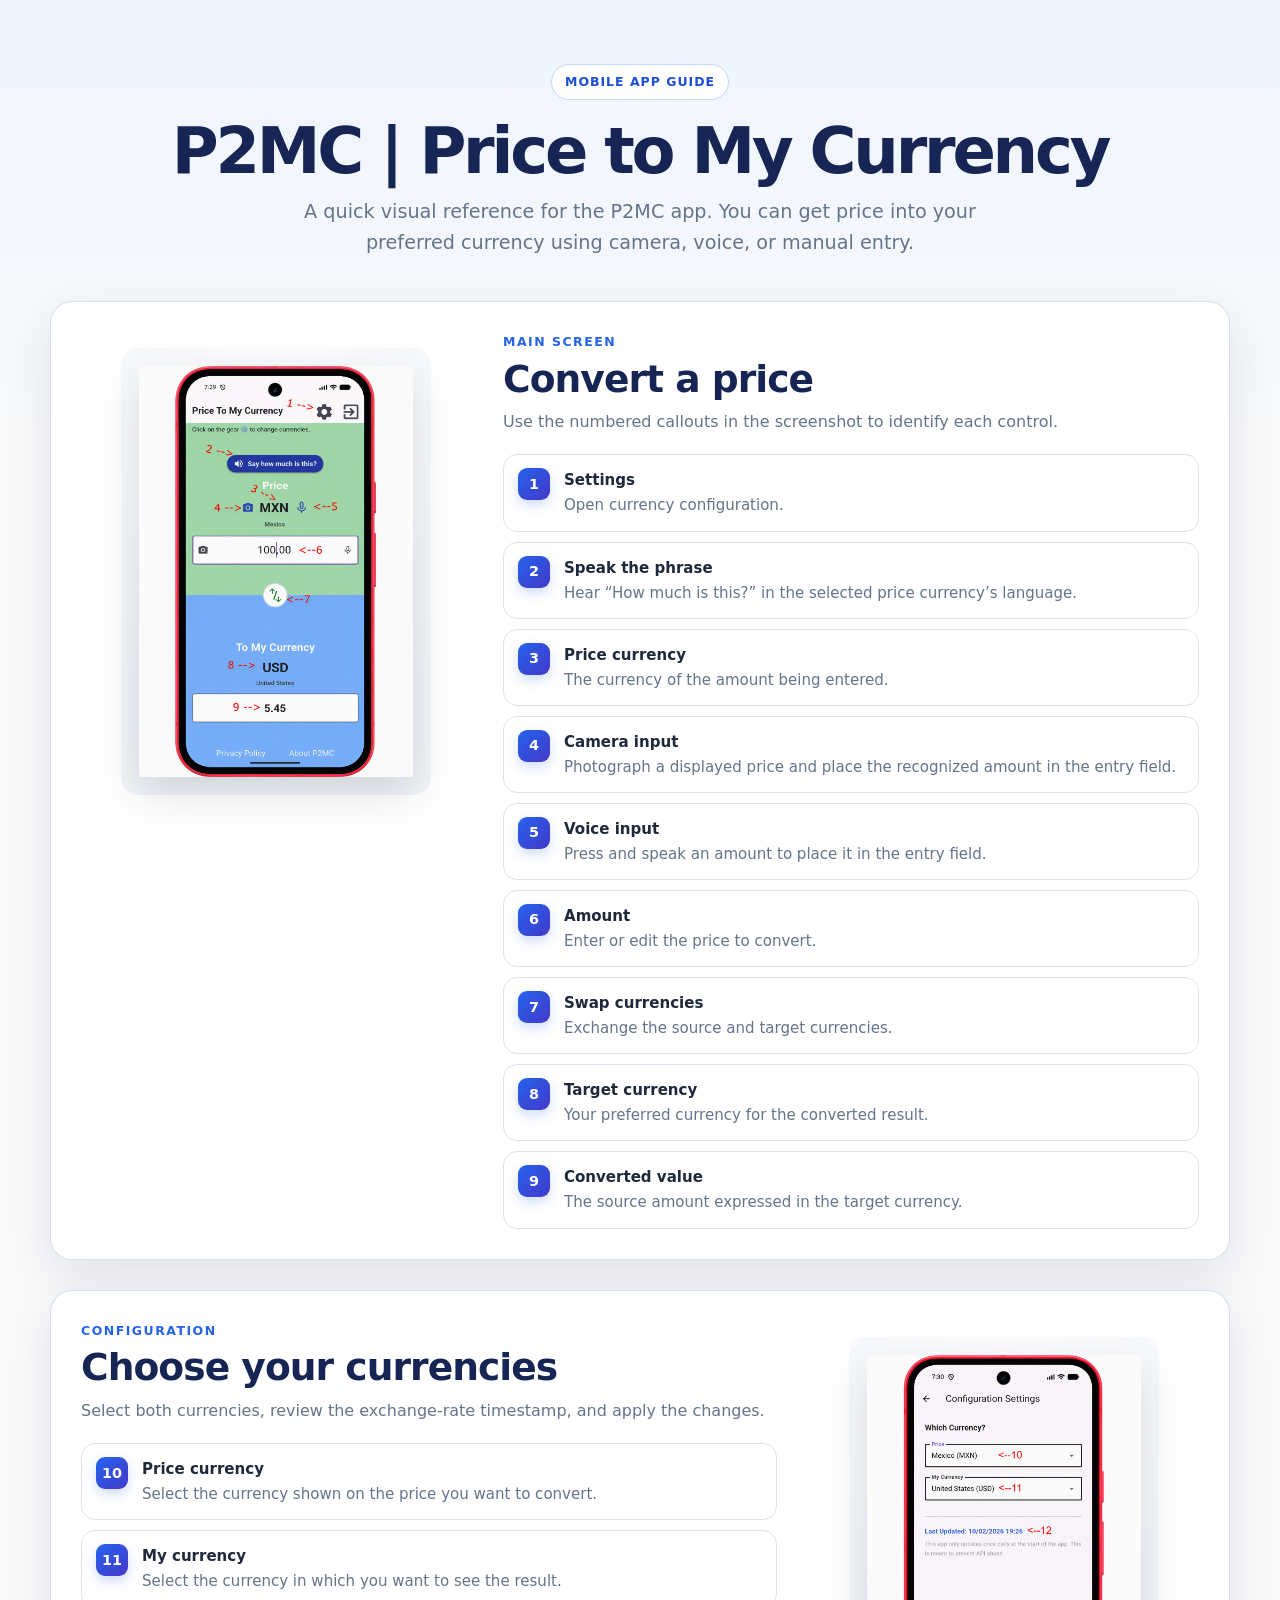
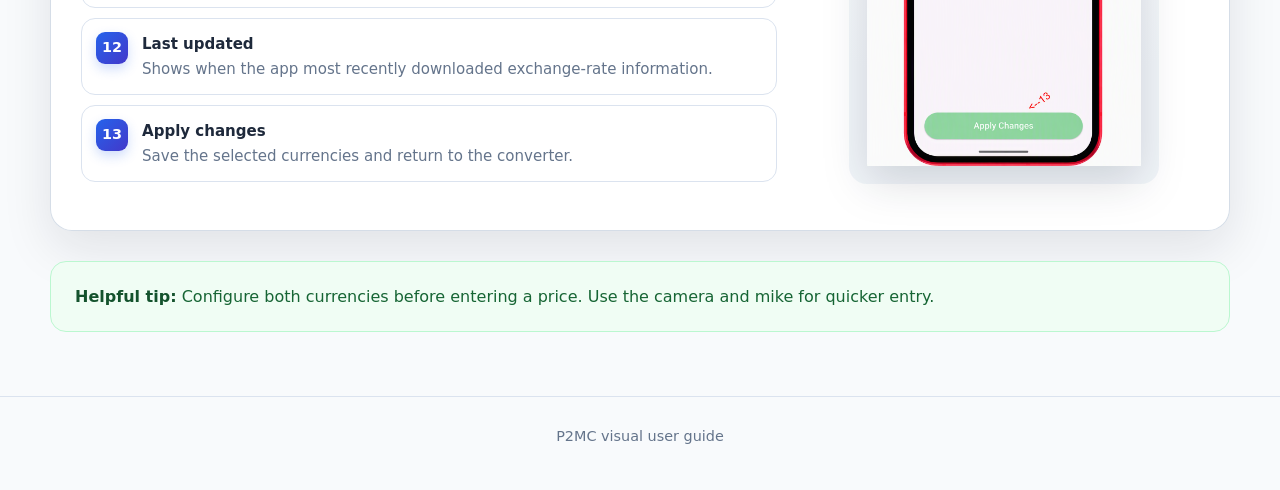
==== p2mc.html @ 49fa625d "new P2MC page." ====
<!doctype html>
<html lang="en">
<head>
  <meta charset="utf-8">
  <meta name="viewport" content="width=device-width, initial-scale=1">
  <meta name="description" content="The Price2MC mobile app!">
  <title>P2MC | Price to My Currency</title>
  <style>
    :root {
      --navy:#172554; --blue:#2563eb; --blue-soft:#eff6ff; --green:#16a34a;
      --ink:#172033; --muted:#64748b; --line:#dbe3ef; --surface:#ffffff;
      --page:#f4f7fb; --radius:22px; --shadow:0 18px 50px rgba(15,23,42,.10);
    }
    * { box-sizing:border-box; }
    html { scroll-behavior:smooth; }
    body { margin:0; color:var(--ink); background:linear-gradient(180deg,#eef4ff 0,#f8fafc 420px); font:16px/1.6 Inter,ui-sans-serif,system-ui,-apple-system,"Segoe UI",sans-serif; }
    .wrap { width:min(1180px,calc(100% - 32px)); margin:auto; }
    header { padding:64px 0 42px; text-align:center; }
    .eyebrow { display:inline-flex; gap:8px; align-items:center; padding:7px 13px; border:1px solid #bfdbfe; border-radius:999px; color:#1d4ed8; background:#fff; font-size:.78rem; font-weight:800; letter-spacing:.08em; text-transform:uppercase; }
    h1 { margin:18px 0 12px; color:var(--navy); font-size:clamp(2.2rem,5vw,4.5rem); line-height:1.05; letter-spacing:-.05em; }
    .lead { width:min(720px,100%); margin:auto; color:var(--muted); font-size:clamp(1rem,2vw,1.2rem); }
    .guide { display:grid; grid-template-columns:minmax(270px,390px) 1fr; gap:32px; align-items:start; margin-bottom:30px; padding:30px; border:1px solid rgba(203,213,225,.8); border-radius:var(--radius); background:rgba(255,255,255,.92); box-shadow:var(--shadow); }
    .guide:nth-of-type(even) { grid-template-columns:1fr minmax(270px,390px); }
    .guide:nth-of-type(even) .device { order:2; }
    .device { position:sticky; top:20px; display:flex; justify-content:center; padding:18px; border-radius:18px; background:radial-gradient(circle at 50% 20%,#fff 0,#f1f5f9 72%); }
    .device img { display:block; width:100%; max-height:760px; object-fit:contain; filter:drop-shadow(0 16px 22px rgba(15,23,42,.15)); }
    .section-tag { margin:0 0 6px; color:var(--blue); font-size:.78rem; font-weight:800; letter-spacing:.12em; text-transform:uppercase; }
    h2 { margin:0 0 8px; color:var(--navy); font-size:clamp(1.6rem,3vw,2.35rem); line-height:1.15; letter-spacing:-.025em; }
    .intro { margin:0 0 20px; color:var(--muted); }
    ol { margin:0; padding:0; list-style:none; display:grid; gap:10px; }
    li { display:grid; grid-template-columns:34px 1fr; gap:12px; padding:13px 14px; border:1px solid var(--line); border-radius:14px; background:#fff; }
    .num { display:grid; width:32px; height:32px; place-items:center; border-radius:9px; color:#fff; background:linear-gradient(135deg,var(--blue),#4338ca); font-size:.9rem; font-weight:800; box-shadow:0 5px 12px rgba(37,99,235,.22); }
    li strong { display:block; margin-bottom:1px; color:#1e293b; }
    li span:last-child { color:var(--muted); font-size:.94rem; }
    .tip { margin:26px 0 64px; padding:22px 24px; border:1px solid #bbf7d0; border-radius:16px; background:#f0fdf4; color:#166534; }
    .tip strong { color:#14532d; }
    footer { padding:28px 0 42px; border-top:1px solid #dbe3ef; color:var(--muted); text-align:center; font-size:.9rem; }
    @media (max-width:820px) {
      header { padding-top:42px; }
      .guide,.guide:nth-of-type(even) { grid-template-columns:1fr; padding:20px; }
      .guide:nth-of-type(even) .device { order:0; }
      .device { position:static; }
      .device img { max-height:680px; }
    }
    @media print {
      body { background:#fff; } header { padding:20px 0; } .guide { break-inside:avoid; box-shadow:none; }
      .device { position:static; } footer { padding-bottom:0; }
    }
  </style>
</head>
<body>
  <header class="wrap">
    <span class="eyebrow">Mobile app guide</span>
    <h1>P2MC | Price to My Currency</h1>
    <p class="lead">A quick visual reference for the P2MC app. You can get price into your preferred currency using camera, voice, or manual entry.</p>
  </header>

  <main class="wrap">
    <section class="guide" aria-labelledby="converter-heading">
      <figure class="device"><img src="[data-uri]" alt="Annotated P2MC converter screen showing controls numbered 1 through 9."></figure>
      <div>
        <p class="section-tag">Main screen</p>
        <h2 id="converter-heading">Convert a price</h2>
        <p class="intro">Use the numbered callouts in the screenshot to identify each control.</p>
        <ol>
          <li><span class="num">1</span><span><strong>Settings</strong>Open currency configuration.</span></li>
          <li><span class="num">2</span><span><strong>Speak the phrase</strong>Hear “How much is this?” in the selected price currency’s language.</span></li>
          <li><span class="num">3</span><span><strong>Price currency</strong>The currency of the amount being entered.</span></li>
          <li><span class="num">4</span><span><strong>Camera input</strong>Photograph a displayed price and place the recognized amount in the entry field.</span></li>
          <li><span class="num">5</span><span><strong>Voice input</strong>Press and speak an amount to place it in the entry field.</span></li>
          <li><span class="num">6</span><span><strong>Amount</strong>Enter or edit the price to convert.</span></li>
          <li><span class="num">7</span><span><strong>Swap currencies</strong>Exchange the source and target currencies.</span></li>
          <li><span class="num">8</span><span><strong>Target currency</strong>Your preferred currency for the converted result.</span></li>
          <li><span class="num">9</span><span><strong>Converted value</strong>The source amount expressed in the target currency.</span></li>
        </ol>
      </div>
    </section>

    <section class="guide" aria-labelledby="settings-heading">
      <figure class="device"><img src="[data-uri]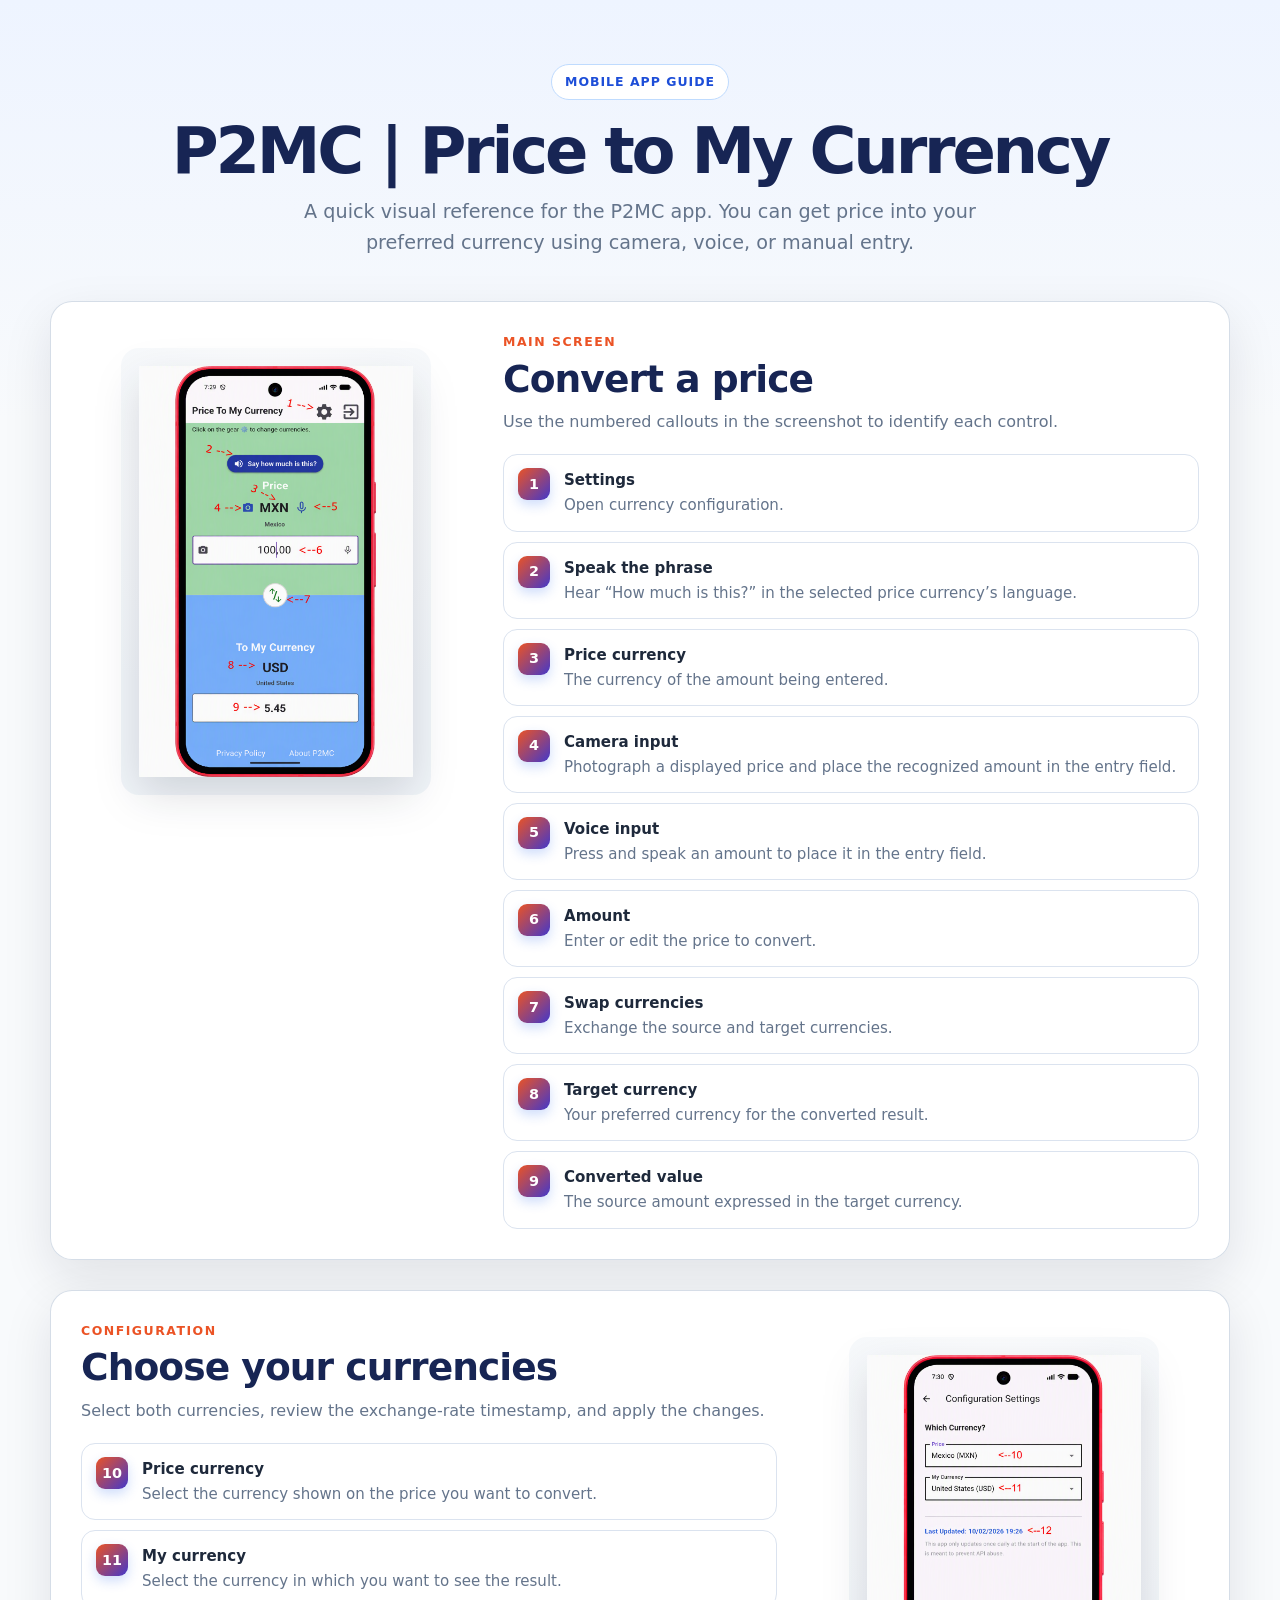
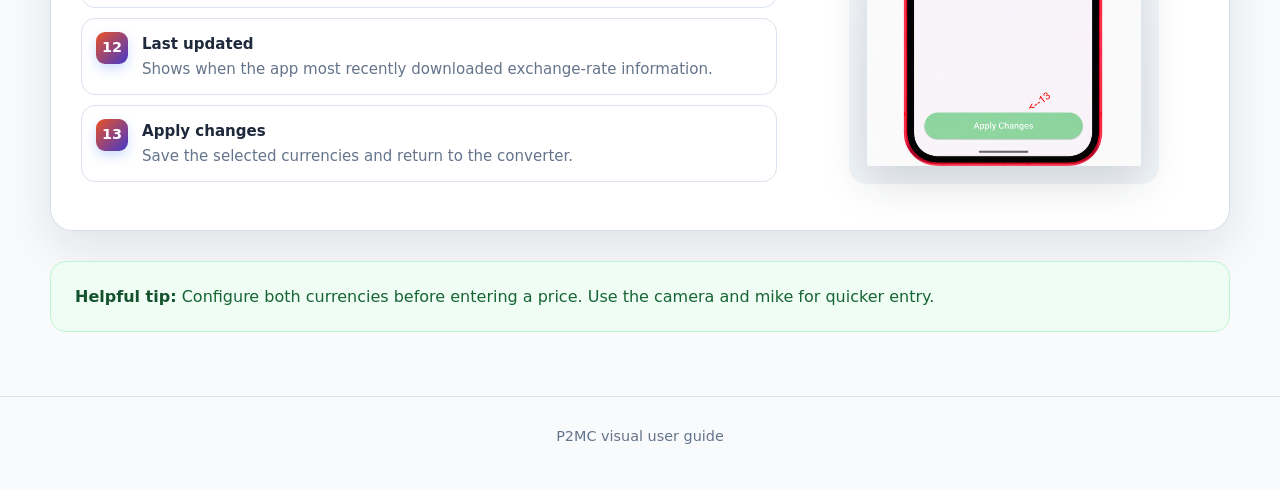
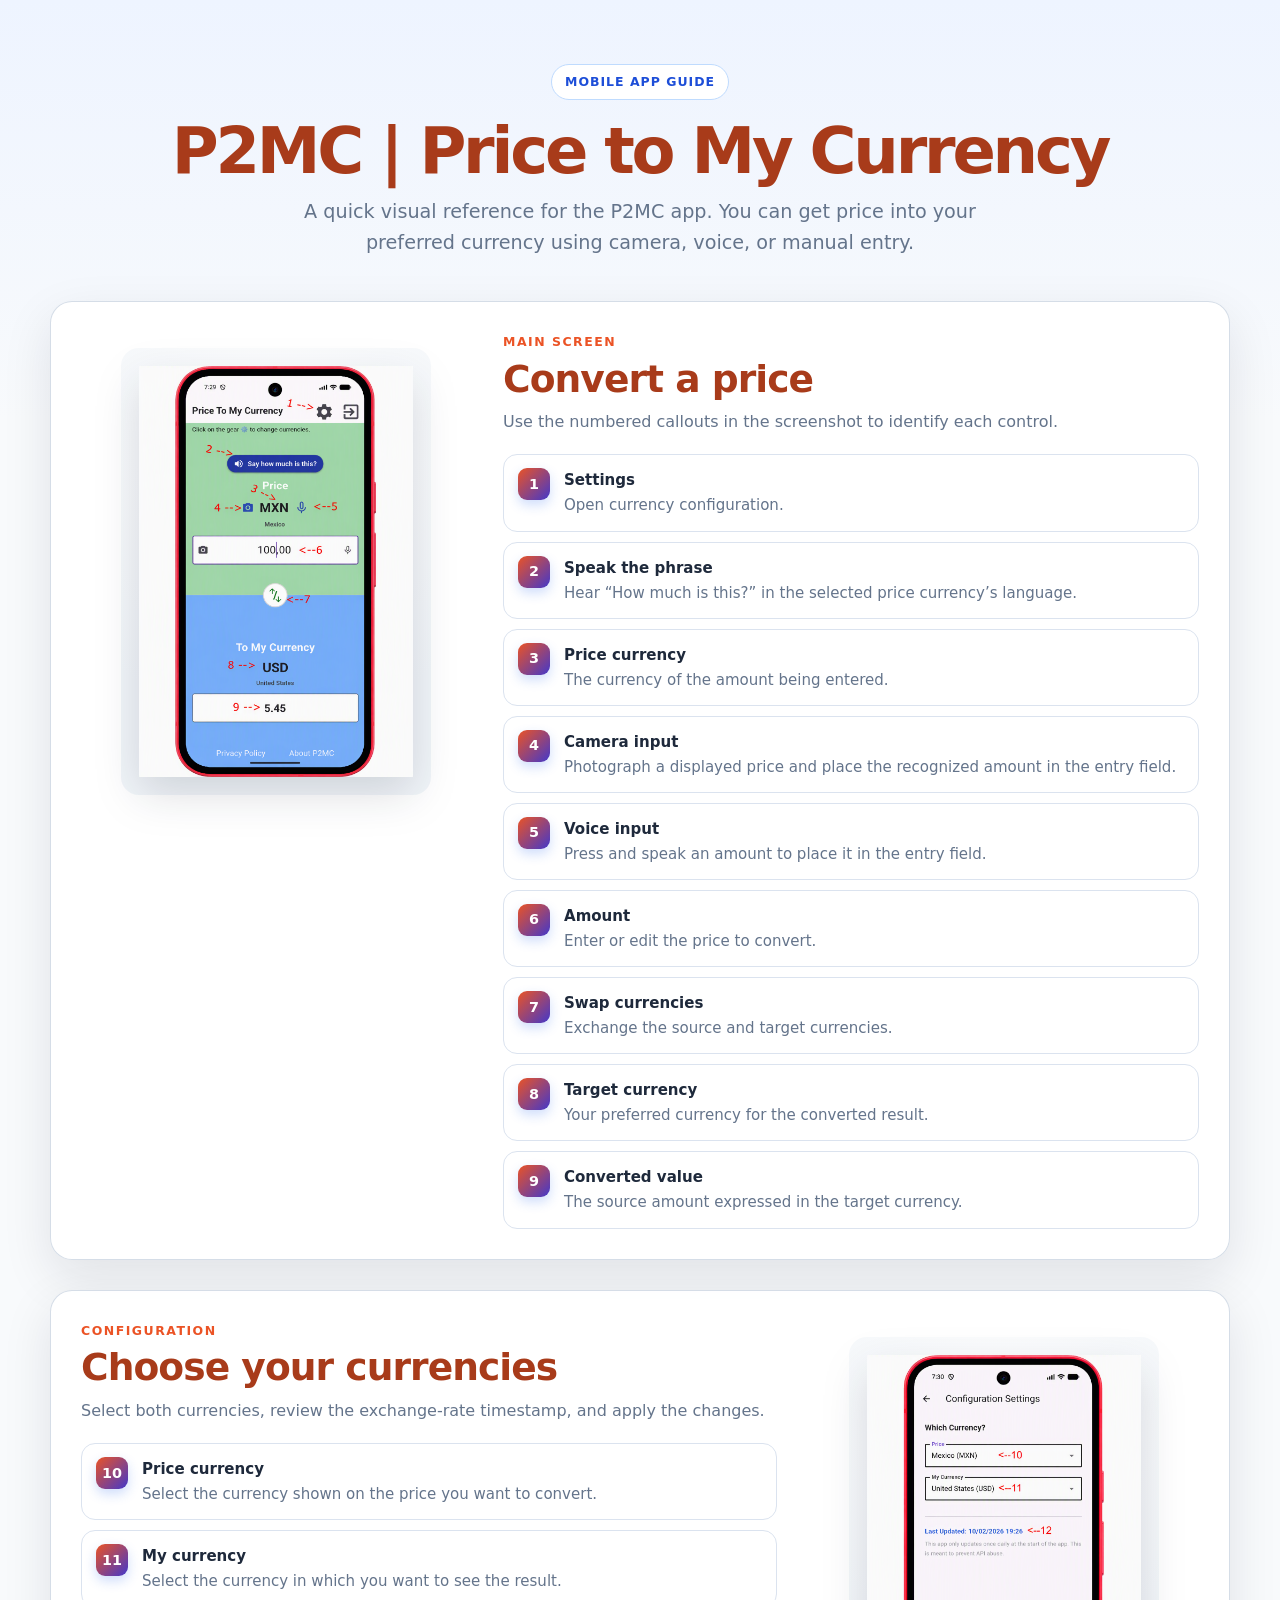
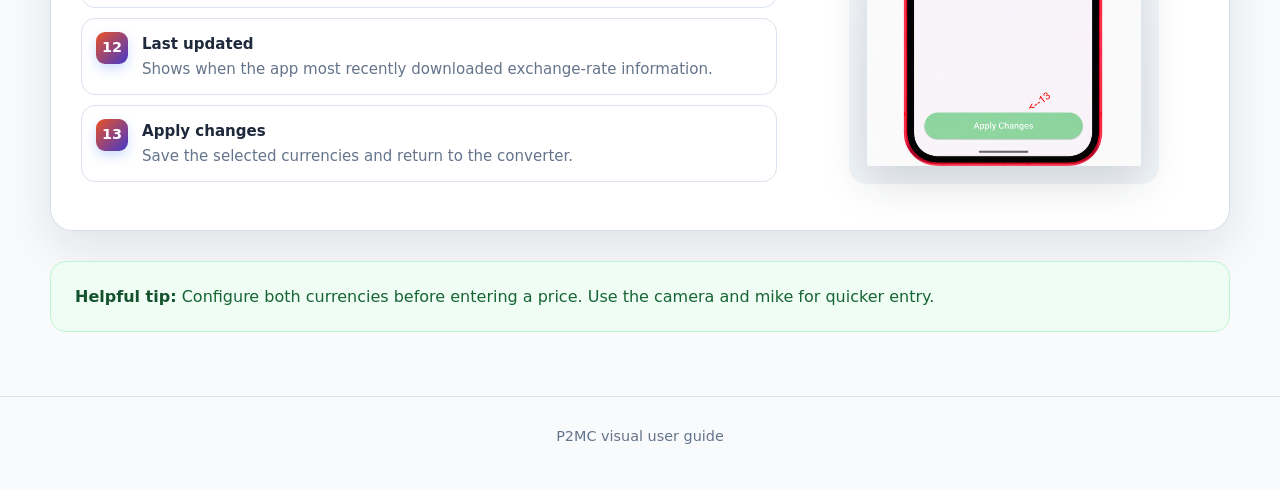
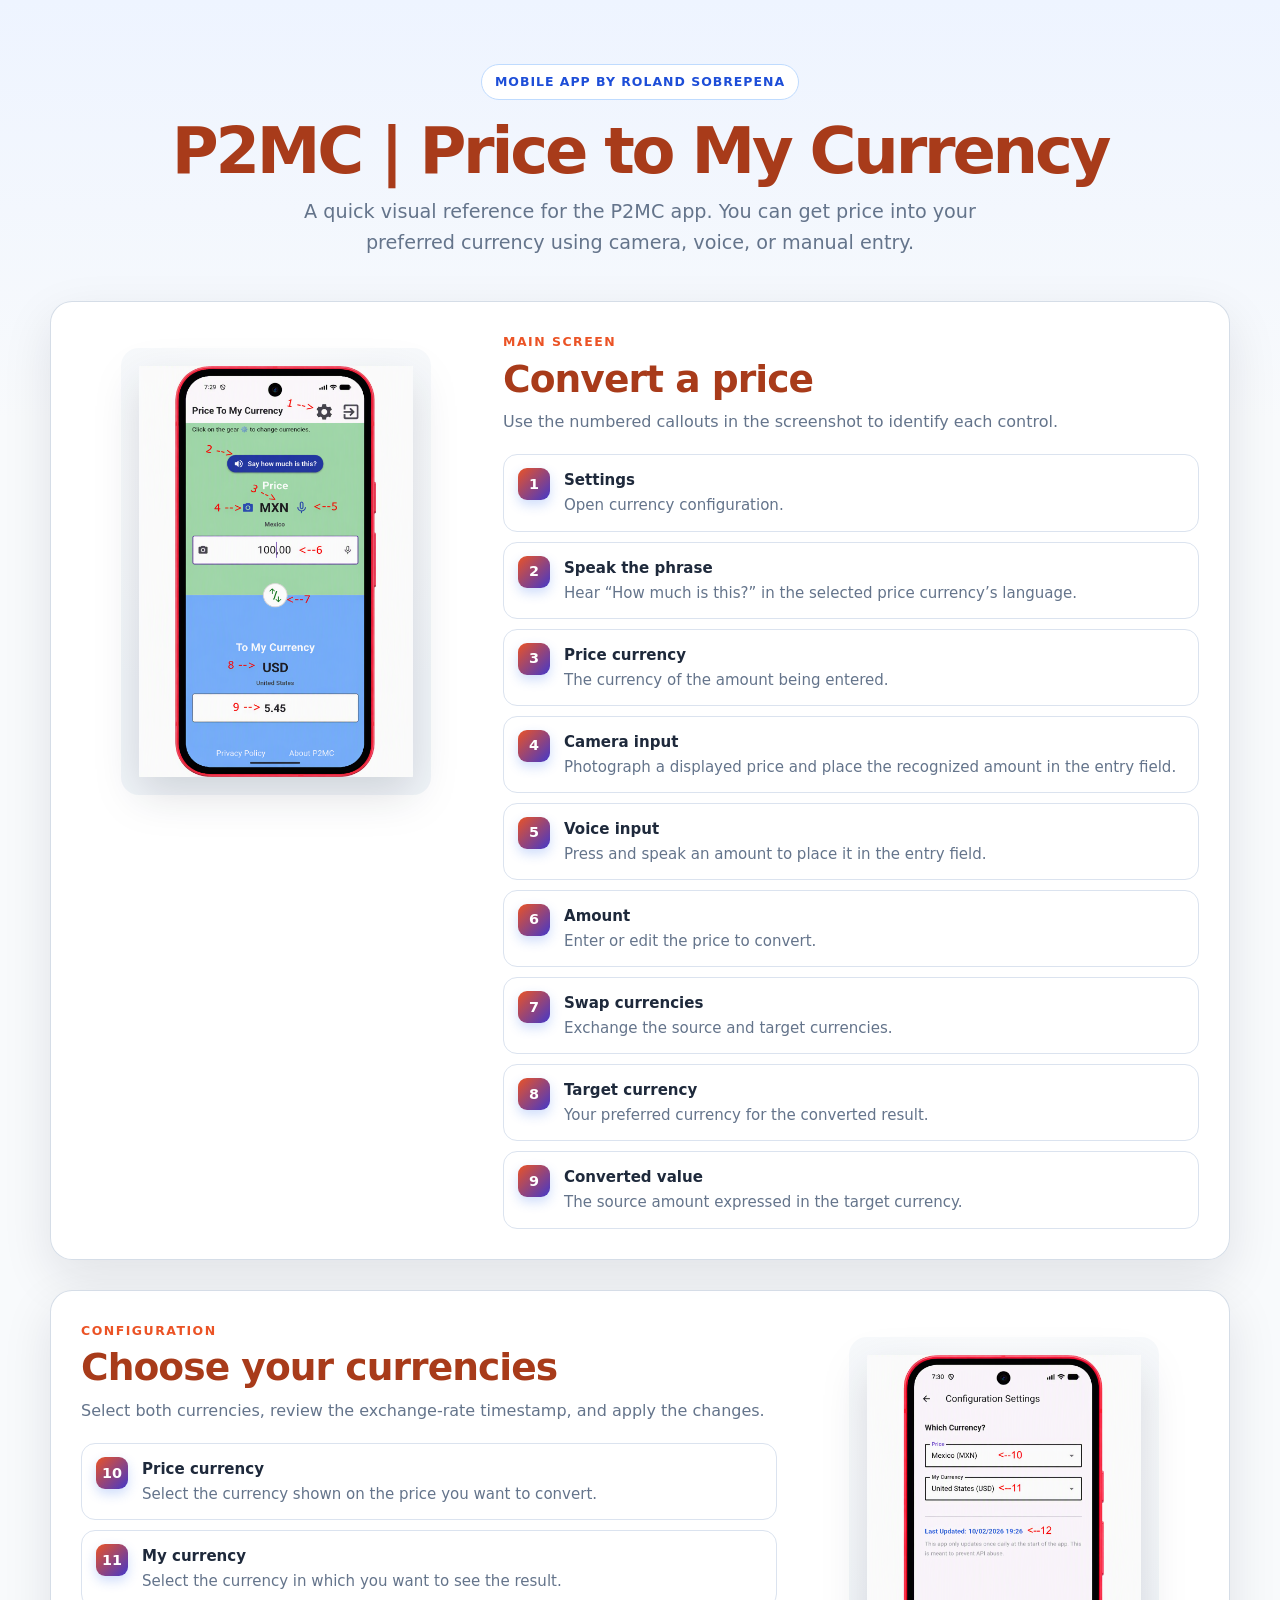
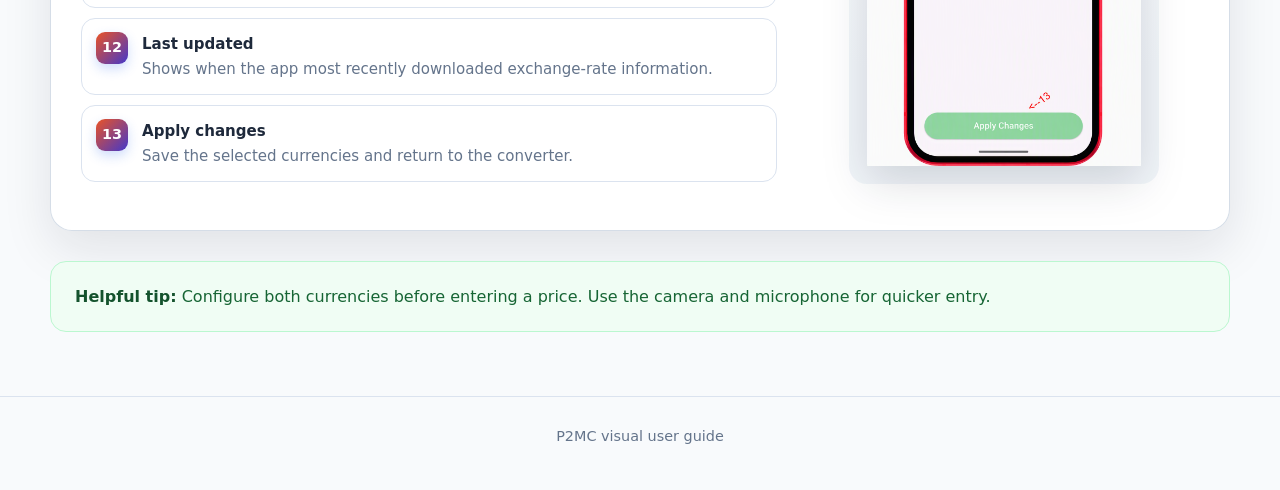
